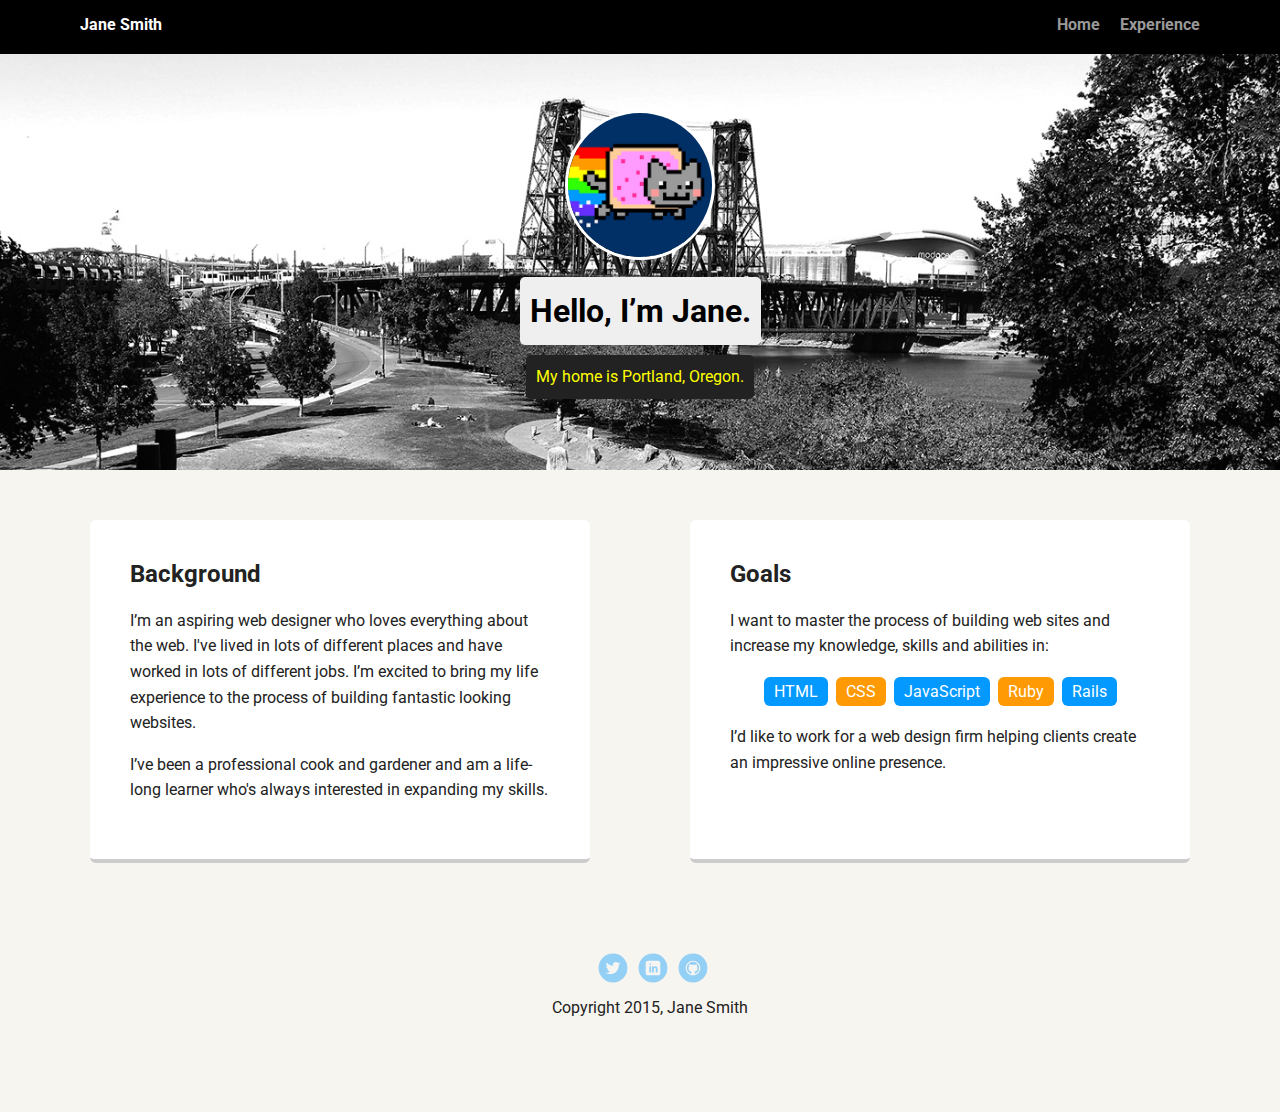
==== index.html @ fd2c71d5 "Initial commit" ====
<!doctype html>
<html lang="en">
<head>
  <meta charset="utf-8">
  <title>Jane Smith's Profile</title>
  <meta name="viewport" content="width=device-width, initial-scale=1.0">
  <link rel="stylesheet" href="styles.css">
  <link href="https://fonts.googleapis.com/css?family=Muli%7CRoboto:400,300,500,700,900" rel="stylesheet"></head>
  <body>

    <div class="main-nav">
        <ul class="nav">
          <li class="name">Jane Smith</li>
          <li><a href="#">Home</a></li>
          <li><a href="#">Experience</a></li>
        </ul>
    </div>

    <header>
      <img src="images/me.png" alt="Drawing of Jane Smith" class="profile-image">
      <h1 class="tag name">Hello, I’m Jane.</h1>
      <p class="tag location">My home is Portland, Oregon.</p>
    </header>

    <main class="flex">
      <div class="card">
        <h2>Background</h2>
        <p>I’m an aspiring web designer who loves everything about the web. I've lived in lots of different places and have worked in lots of different jobs. I’m excited to bring my life experience to the process of building fantastic looking websites.</p>
        <p>I’ve been a professional cook and gardener and am a life-long learner who's always interested in expanding my skills.</p>
      </div> 

      <div class="card">
        <h2>Goals</h2>
        <p>I want to master the process of building web sites and increase my knowledge, skills and abilities in:</p>
        <ul class="skills">
          <li>HTML</li>
          <li>CSS</li>
          <li>JavaScript</li>
          <li>Ruby</li>
          <li>Rails</li>
        </ul>
        <p>I’d like to work for a web design firm helping clients create an impressive online presence.</p>
      </div> 

    </main>
    <footer>
      <ul>
        <li><a href="#" class="social twitter">Twitter</a></li>
        <li><a href="#" class="social linkedin">LinkedIn</a></li>
        <li><a href="#" class="social github">Github</a></li>
      </ul>
      <p class="copyright">Copyright 2015, Jane Smith</p>
    </footer>
  </body>
  </html>
---- styles.css ----
/* Global Layout Set-up */
* { 
  box-sizing: border-box;
}
  
body {
  margin: 0;
  padding: 0;
  text-align: center;
  font-family: 'Roboto', sans-serif;
  color: #222;
  background: #f7f5f0;
}
/* Link Styles */

a {
  text-decoration: none;
  color: #999;
}
a:hover {
  color: #6633ff;
}

/* Section Styles */

.main-nav {
  width: 100%;
  background: black;
  min-height: 30px;
  padding: 10px;
  position: fixed;
  text-align: center;
}
.nav {
  display: flex;
  justify-content: space-around;
  font-weight: 700;
  list-style-type: none;
  margin: 0 auto;
  padding: 0;
}

.nav .name {
    display: block;
    margin-right: auto;
    color: white;
}
.nav li {
  padding: 5px 10px 10px 10px;
}
.nav a {
  transition: all .5s;
}
.nav a:hover {
  color: white
}

header {
  text-align: center;
  background: url('images/portland.jpg') no-repeat top center ;
  background-size: cover;
  overflow: hidden;
  padding-top: 60px;
}
header {
  line-height: 1.5;
}
header .profile-image {
  margin-top: 50px;
  width: 150px;
  height: 150px;
  border-radius: 50%;
  border: 3px solid white;
  transition: all .5s;
}
header .profile-image:hover {
  transform: scale(1.2) rotate(5deg);
}
.tag {
  background-color: #efefef;
  color: black;
  padding: 10px;
  border-radius: 5px;
  display: table;
  margin: 10px auto;
} 
.location {
  background-color: #222;
  color: yellow;
}
.card {
  margin: 30px;
  padding: 20px 40px 40px;
  max-width: 500px;
  text-align: left;
  background: #fff;
  border-bottom: 4px solid #ccc;
  border-radius: 6px;
  transition: all .5s;
}
.card:hover {
  border-color: #ff99ff;
}

ul.skills {
  padding: 0;
  text-align: center;
}

.skills li {
  border-radius: 6px;
  display: inline-block;
  background: #ff9904;
  color: white;
  padding: 5px 10px;
  margin: 2px;
}

.skills li:nth-child(odd) {
  background: #0399ff;
}

footer {
  width: 100%;
  min-height: 30px;
  padding: 20px 0 40px 20px;
}

footer .copyright {
  top: -8px;
  font-size: .75em;
}

footer ul {
  list-style-type: none;
  margin: 0;
  padding: 0;
}

footer ul li {
  display: inline-block;
}

a.social {
  display: inline-block;
  text-indent: -9999px;
  margin-left: 5px;
  width: 30px;
  height: 30px;
  background-size: 30px 30px;
  opacity: .4;
  transition: all .5s;
}
a.twitter {
  background-image: url(images/twitter.svg);
}
a.linkedin {
  background-image: url(images/linkedin.svg);
}
a.github {
  background-image: url(images/github.svg);
}
a.social:hover {
  opacity: 1;
}
.clearfix {
  clear: both;
}

/* Styles for larger screens */
@media screen and (min-width: 720px) {
  
  .flex {
      display: -ms-flexbox;      /* TWEENER - IE 10 */
      display: flex; 
      max-width: 1200px;
      -ms-flex-pack: distribute;
      justify-content: space-around;
      margin: 0 auto;
  }

  header {
    min-height: 470px;
  }

  .nav {
    max-width: 1200px;
    padding: 0 30px;
  }


  main {
    padding-top: 20px;
  }

  main p {
    line-height: 1.6em;
  }

  footer {
    font-size: 1.3em;
    max-width: 1200px;
    margin: 40px auto;
  }

}
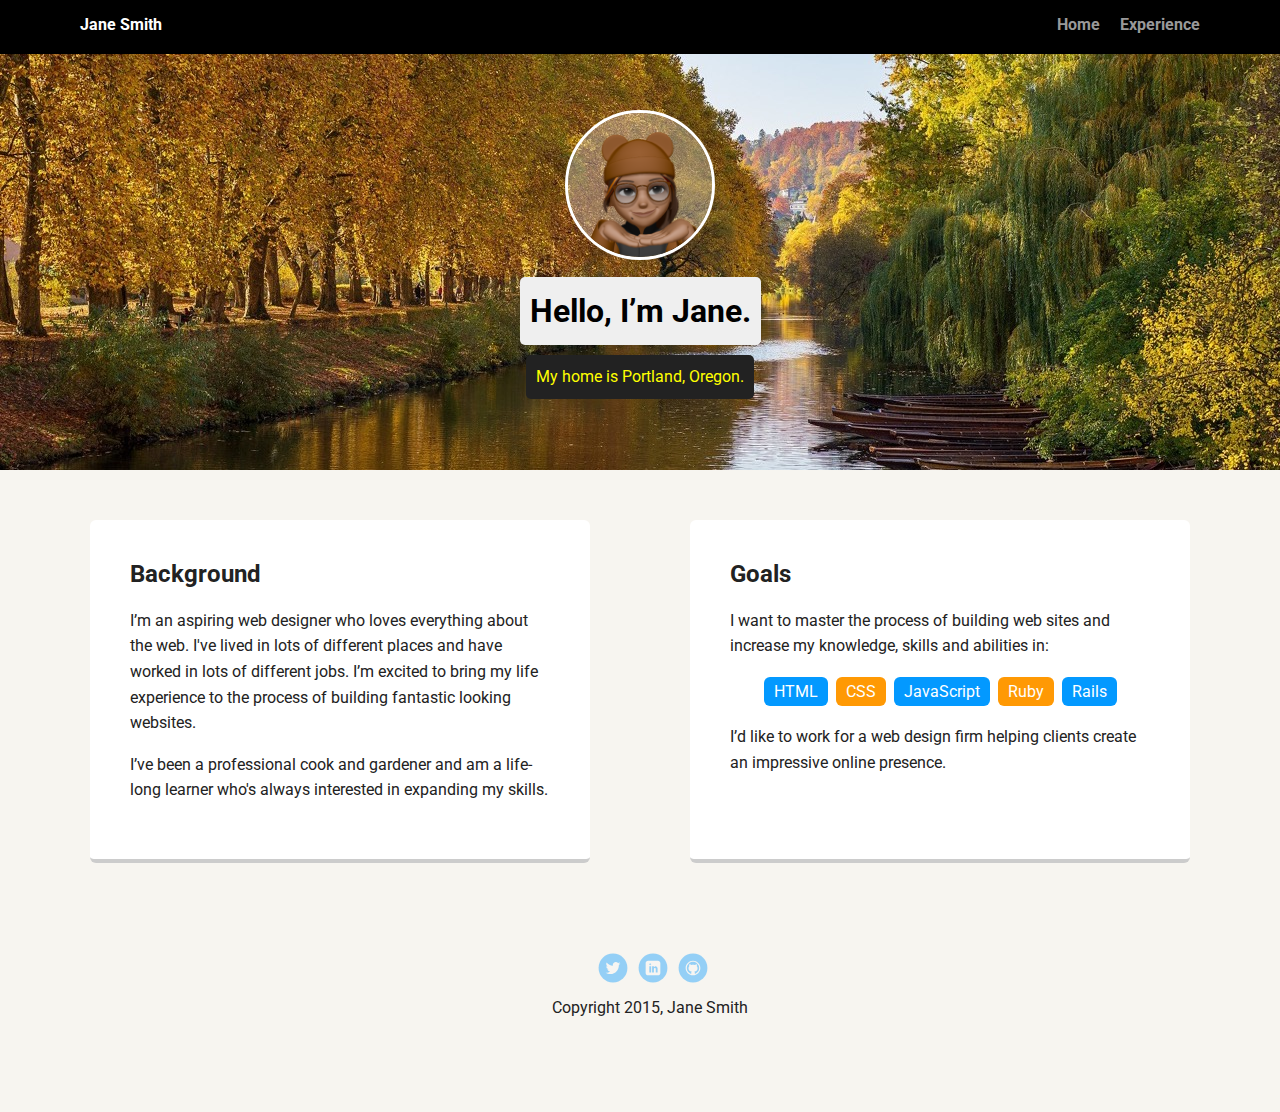
==== commit f5781973: "Updated imagery" ====
--- a/index.html
+++ b/index.html
@@ -11,13 +11,13 @@
     <div class="main-nav">
         <ul class="nav">
           <li class="name">Jane Smith</li>
-          <li><a href="#">Home</a></li>
+          <li><a href="index.html">Home</a></li>
           <li><a href="#">Experience</a></li>
         </ul>
     </div>
 
     <header>
-      <img src="images/me.png" alt="Drawing of Jane Smith" class="profile-image">
+      <img src="images/soleilmemoji.png" alt="Memoji of Soleil Walker" class="profile-image">
       <h1 class="tag name">Hello, I’m Jane.</h1>
       <p class="tag location">My home is Portland, Oregon.</p>
     </header>
@@ -45,9 +45,9 @@
     </main>
     <footer>
       <ul>
-        <li><a href="#" class="social twitter">Twitter</a></li>
-        <li><a href="#" class="social linkedin">LinkedIn</a></li>
-        <li><a href="#" class="social github">Github</a></li>
+        <li><a href="https://twitter.com/ana_maitland" class="social twitter">Twitter</a></li>
+        <li><a href="https://www.linkedin.com/in/soleil-walker/" class="social linkedin">LinkedIn</a></li>
+        <li><a href="https://github.com/sunnysoleil" class="social github">Github</a></li>
       </ul>
       <p class="copyright">Copyright 2015, Jane Smith</p>
     </footer>
--- a/styles.css
+++ b/styles.css
@@ -57,7 +57,7 @@
 
 header {
   text-align: center;
-  background: url('images/portland.jpg') no-repeat top center ;
+  background: url('images/naturebackground.jpeg') no-repeat top center ;
   background-size: cover;
   overflow: hidden;
   padding-top: 60px;
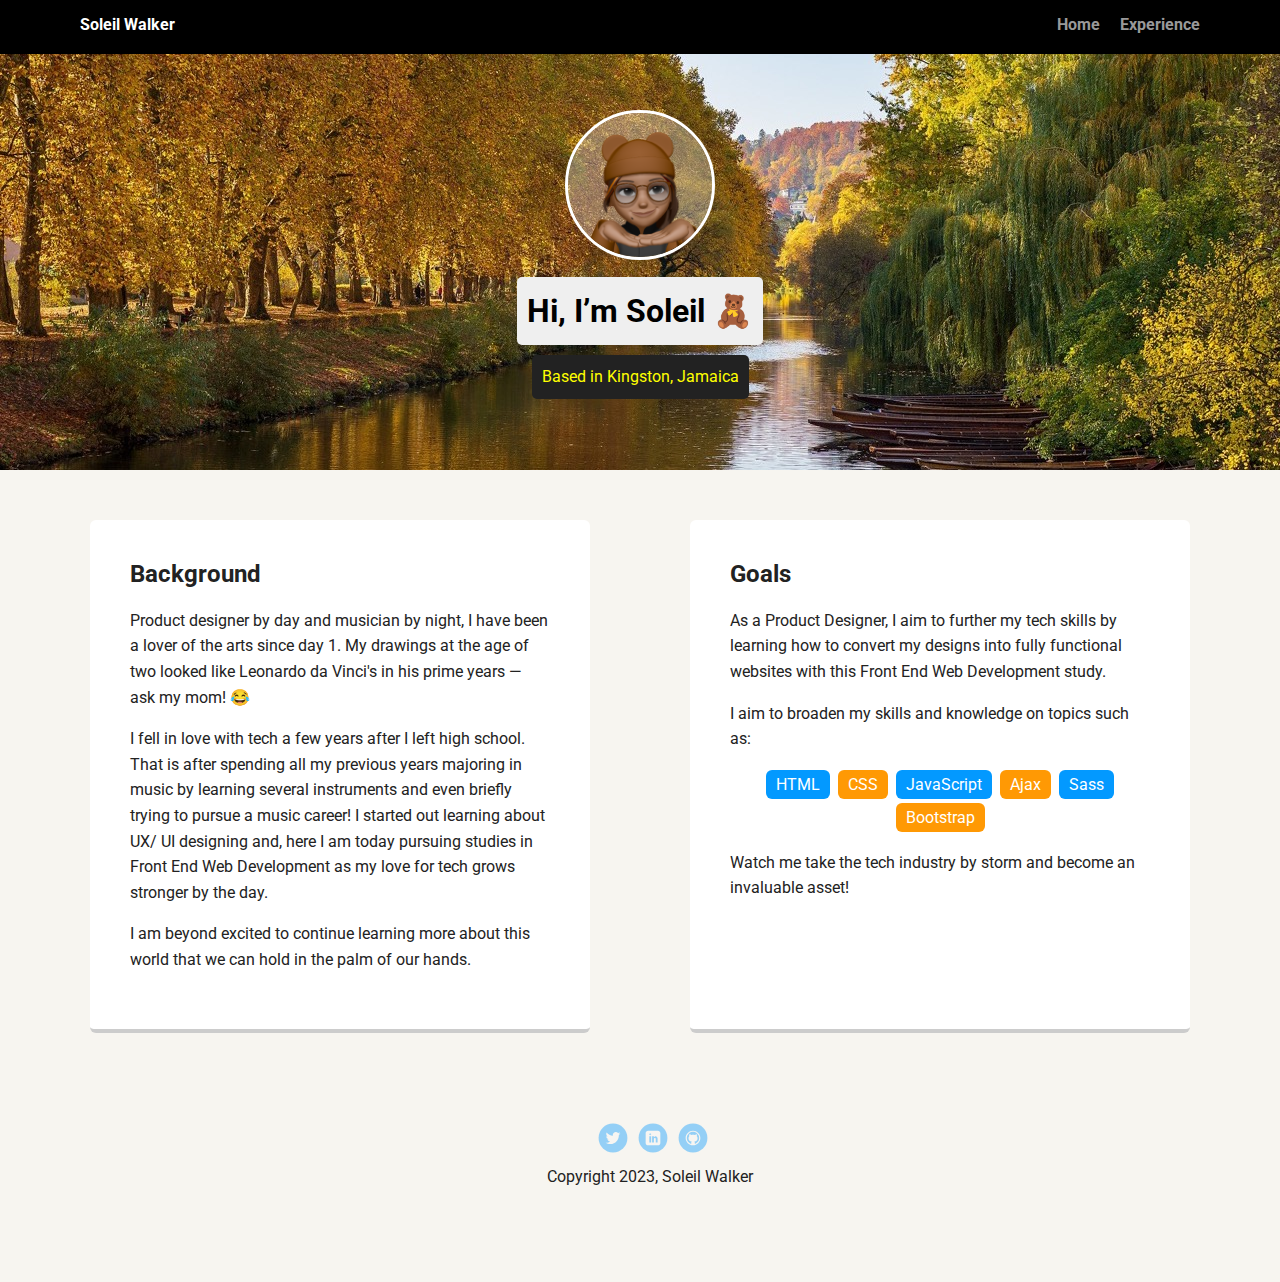
==== commit 12bbef90: "Updated text" ====
--- a/index.html
+++ b/index.html
@@ -2,7 +2,7 @@
 <html lang="en">
 <head>
   <meta charset="utf-8">
-  <title>Jane Smith's Profile</title>
+  <title>Soleil Walker's Profile</title>
   <meta name="viewport" content="width=device-width, initial-scale=1.0">
   <link rel="stylesheet" href="styles.css">
   <link href="https://fonts.googleapis.com/css?family=Muli%7CRoboto:400,300,500,700,900" rel="stylesheet"></head>
@@ -10,7 +10,7 @@
 
     <div class="main-nav">
         <ul class="nav">
-          <li class="name">Jane Smith</li>
+          <li class="name">Soleil Walker</li>
           <li><a href="index.html">Home</a></li>
           <li><a href="#">Experience</a></li>
         </ul>
@@ -18,28 +18,31 @@
 
     <header>
       <img src="images/soleilmemoji.png" alt="Memoji of Soleil Walker" class="profile-image">
-      <h1 class="tag name">Hello, I’m Jane.</h1>
-      <p class="tag location">My home is Portland, Oregon.</p>
+      <h1 class="tag name">Hi, I’m Soleil 🧸</h1>
+      <p class="tag location">Based in Kingston, Jamaica</p>
     </header>
 
     <main class="flex">
       <div class="card">
         <h2>Background</h2>
-        <p>I’m an aspiring web designer who loves everything about the web. I've lived in lots of different places and have worked in lots of different jobs. I’m excited to bring my life experience to the process of building fantastic looking websites.</p>
-        <p>I’ve been a professional cook and gardener and am a life-long learner who's always interested in expanding my skills.</p>
+        <p>Product designer by day and musician by night, I have been a lover of the arts since day 1. My drawings at the age of two looked like Leonardo da Vinci's in his prime years &mdash; ask my mom! 😂</p>
+        <p>I fell in love with tech a few years after I left high school. That is after spending all my previous years majoring in music by learning several instruments and even briefly trying to pursue a music career! I started out learning about UX/ UI designing and, here I am today pursuing studies in Front End Web Development as my love for tech grows stronger by the day.</p>
+        <p>I am beyond excited to continue learning more about this world that we can hold in the palm of our hands.</p>
       </div> 
 
       <div class="card">
         <h2>Goals</h2>
-        <p>I want to master the process of building web sites and increase my knowledge, skills and abilities in:</p>
+        <p>As a Product Designer, I aim to further my tech skills by learning how to convert my designs into fully functional websites with this Front End Web Development study.</p>
+        <p>I aim to broaden my skills and knowledge on topics such as:</p>
         <ul class="skills">
           <li>HTML</li>
           <li>CSS</li>
           <li>JavaScript</li>
-          <li>Ruby</li>
-          <li>Rails</li>
+          <li>Ajax</li>
+          <li>Sass</li>
+          <li>Bootstrap</li>
         </ul>
-        <p>I’d like to work for a web design firm helping clients create an impressive online presence.</p>
+        <p>Watch me take the tech industry by storm and become an invaluable asset!</p>
       </div> 
 
     </main>
@@ -49,7 +52,7 @@
         <li><a href="https://www.linkedin.com/in/soleil-walker/" class="social linkedin">LinkedIn</a></li>
         <li><a href="https://github.com/sunnysoleil" class="social github">Github</a></li>
       </ul>
-      <p class="copyright">Copyright 2015, Jane Smith</p>
+      <p class="copyright">Copyright 2023, Soleil Walker</p>
     </footer>
   </body>
   </html>
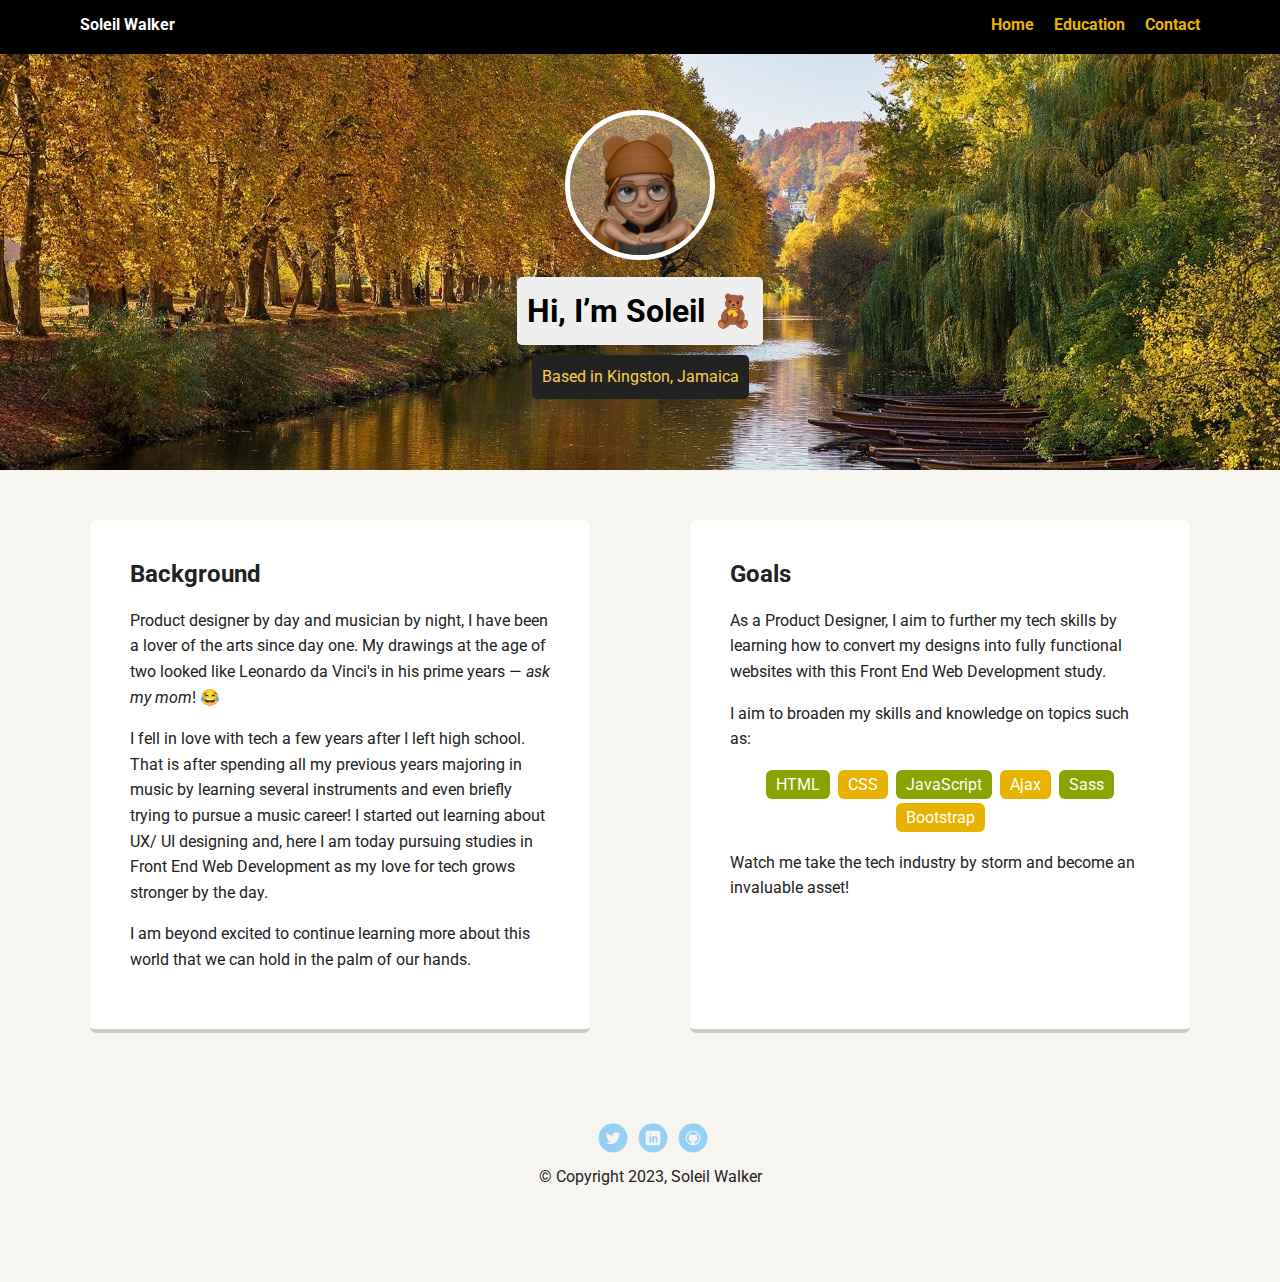
==== commit 29346f45: "Updated adding new pages and final checks" ====
--- a/index.html
+++ b/index.html
@@ -8,13 +8,14 @@
   <link href="https://fonts.googleapis.com/css?family=Muli%7CRoboto:400,300,500,700,900" rel="stylesheet"></head>
   <body>
 
-    <div class="main-nav">
+    <nav class="main-nav">
         <ul class="nav">
           <li class="name">Soleil Walker</li>
           <li><a href="index.html">Home</a></li>
-          <li><a href="#">Experience</a></li>
+          <li><a href="education.html">Education</a></li>
+          <li><a href="contact.html">Contact</a></li>
         </ul>
-    </div>
+    </nav>
 
     <header>
       <img src="images/soleilmemoji.png" alt="Memoji of Soleil Walker" class="profile-image">
@@ -23,14 +24,14 @@
     </header>
 
     <main class="flex">
-      <div class="card">
-        <h2>Background</h2>
-        <p>Product designer by day and musician by night, I have been a lover of the arts since day 1. My drawings at the age of two looked like Leonardo da Vinci's in his prime years &mdash; ask my mom! 😂</p>
-        <p>I fell in love with tech a few years after I left high school. That is after spending all my previous years majoring in music by learning several instruments and even briefly trying to pursue a music career! I started out learning about UX/ UI designing and, here I am today pursuing studies in Front End Web Development as my love for tech grows stronger by the day.</p>
-        <p>I am beyond excited to continue learning more about this world that we can hold in the palm of our hands.</p>
-      </div> 
+      <article class="card notwide">
+          <h2>Background</h2>
+          <p>Product designer by day and musician by night, I have been a lover of the arts since day one. My drawings at the age of two looked like Leonardo da Vinci's in his prime years &mdash; <em>ask my mom</em>! 😂</p>
+          <p>I fell in love with tech a few years after I left high school. That is after spending all my previous years majoring in music by learning several instruments and even briefly trying to pursue a music career! I started out learning about UX/ UI designing and, here I am today pursuing studies in Front End Web Development as my love for tech grows stronger by the day.</p>
+          <p>I am beyond excited to continue learning more about this world that we can hold in the palm of our hands.</p>
+      </article> 
 
-      <div class="card">
+      <article class="card notwide">
         <h2>Goals</h2>
         <p>As a Product Designer, I aim to further my tech skills by learning how to convert my designs into fully functional websites with this Front End Web Development study.</p>
         <p>I aim to broaden my skills and knowledge on topics such as:</p>
@@ -43,7 +44,7 @@
           <li>Bootstrap</li>
         </ul>
         <p>Watch me take the tech industry by storm and become an invaluable asset!</p>
-      </div> 
+      </article> 
 
     </main>
     <footer>
@@ -52,7 +53,7 @@
         <li><a href="https://www.linkedin.com/in/soleil-walker/" class="social linkedin">LinkedIn</a></li>
         <li><a href="https://github.com/sunnysoleil" class="social github">Github</a></li>
       </ul>
-      <p class="copyright">Copyright 2023, Soleil Walker</p>
+      <p class="copyright">&copy; Copyright 2023, Soleil Walker</p>
     </footer>
   </body>
   </html>
--- a/styles.css
+++ b/styles.css
@@ -15,10 +15,10 @@
 
 a {
   text-decoration: none;
-  color: #999;
+  color: #e7b200;
 }
 a:hover {
-  color: #6633ff;
+  color: #ad8600;
 }
 
 /* Section Styles */
@@ -70,11 +70,11 @@
   width: 150px;
   height: 150px;
   border-radius: 50%;
-  border: 3px solid white;
+  border: 5px solid white;
   transition: all .5s;
 }
 header .profile-image:hover {
-  transform: scale(1.2) rotate(5deg);
+  transform: scale(1.2) rotate(360deg);
 }
 .tag {
   background-color: #efefef;
@@ -86,20 +86,25 @@
 } 
 .location {
   background-color: #222;
-  color: yellow;
+  color: #fad04d;
 }
 .card {
   margin: 30px;
   padding: 20px 40px 40px;
-  max-width: 500px;
   text-align: left;
   background: #fff;
   border-bottom: 4px solid #ccc;
   border-radius: 6px;
   transition: all .5s;
 }
+.notwide {
+  max-width: 500px;
+}
+.wide {
+  width: 800px;
+}
 .card:hover {
-  border-color: #ff99ff;
+  border-color: #82af00;
 }
 
 ul.skills {
@@ -110,14 +115,27 @@
 .skills li {
   border-radius: 6px;
   display: inline-block;
-  background: #ff9904;
+  background: #e7b200;
   color: white;
   padding: 5px 10px;
   margin: 2px;
 }
 
 .skills li:nth-child(odd) {
-  background: #0399ff;
+  background: #87a400;
+}
+
+ul.education {
+  list-style-type: none;
+}
+
+.education li {
+  margin-bottom: 20px;
+}
+
+.education img {
+  width: 80px;
+  height: auto;
 }
 
 footer {
@@ -205,3 +223,7 @@
 
 }
 
+.mapphoto {
+  width: 600px;
+  height: auto;
+}
